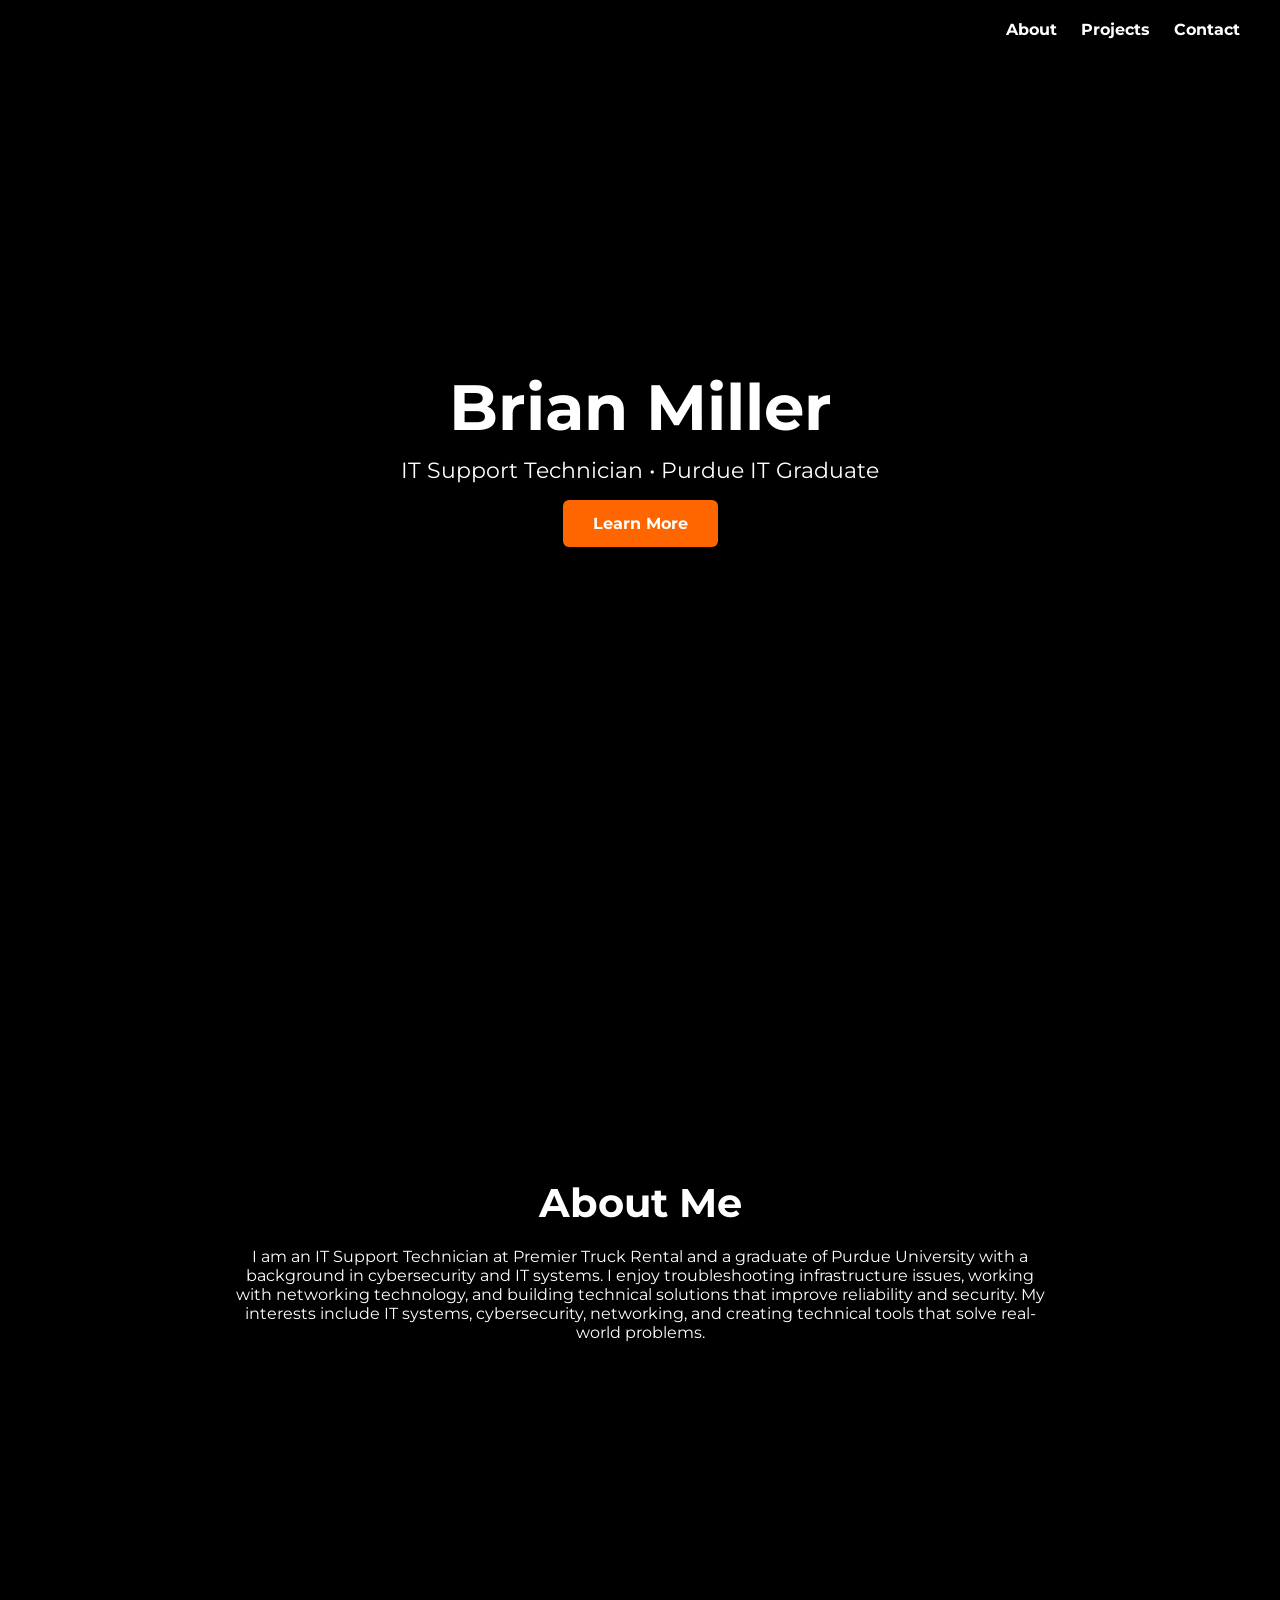
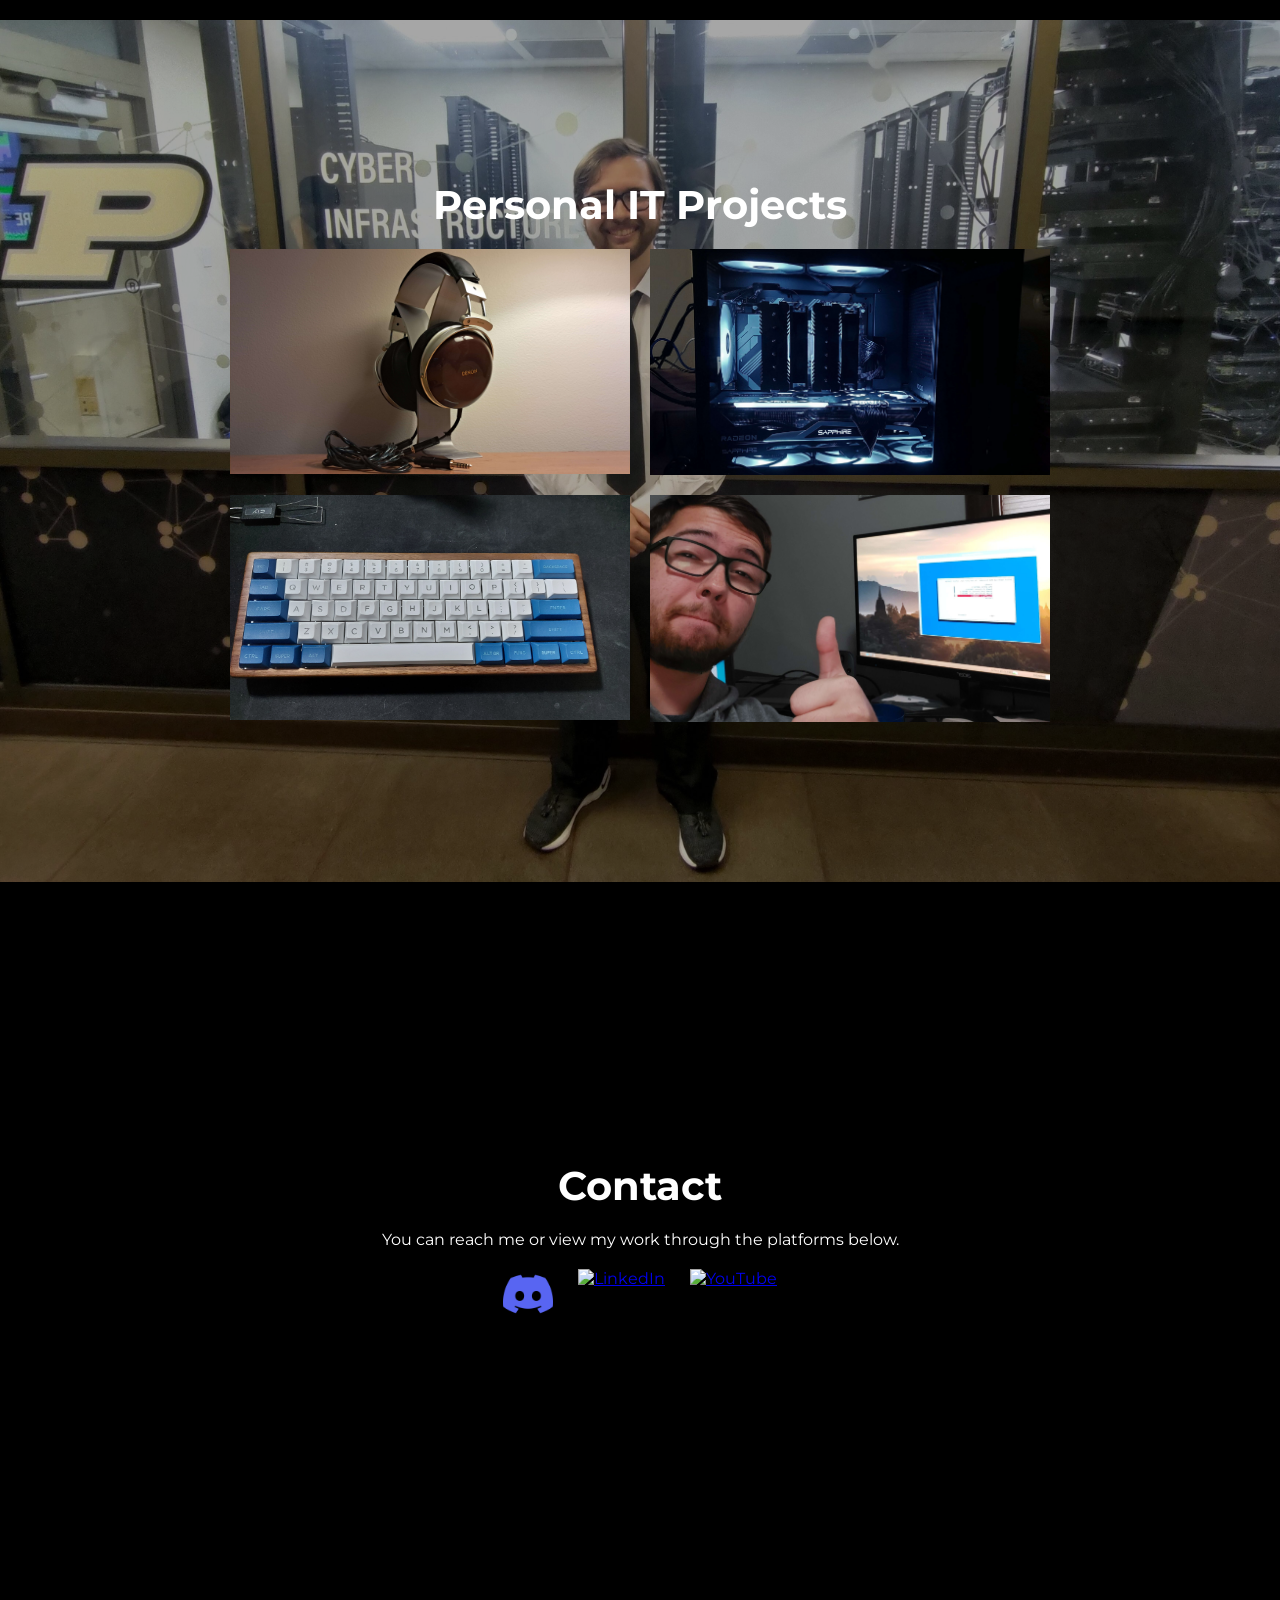
==== index.html @ 622112b4 "portfolio-site v1.4 Version 1.4 of my personal website. Includes personal IT projects, contacts, gen" ====
<!DOCTYPE html>
<html lang="en">

<head>

<meta charset="UTF-8">
<meta name="viewport" content="width=device-width, initial-scale=1.0">

<title>Brian Miller | IT Support Technician</title>

<link rel="stylesheet" href="assets/css/style.css">

<link href="https://fonts.googleapis.com/css2?family=Montserrat:wght@400;700&display=swap" rel="stylesheet">

</head>


<body>


<!-- NAVIGATION -->

<nav>

<a href="#about">About</a>
<a href="#portfolio">Projects</a>
<a href="#contact">Contact</a>

</nav>



<!-- HERO SECTION -->

<section class="hero-section">

<video autoplay muted loop playsinline id="hero-video">
<source src="assets/videos/hero-background.mp4" type="video/mp4">
</video>

<div class="hero-content">

<h1>Brian Miller</h1>

<p>IT Support Technician • Purdue IT Graduate</p>

<a href="#about" class="button">Learn More</a>

</div>

</section>



<!-- ABOUT -->

<section
id="about"
class="section reveal"
style="background-image:url('assets/images/about-background.jpg');"
>

<div class="section-content">

<h2>About Me</h2>

<p>

I am an IT Support Technician at Premier Truck Rental and a graduate of
Purdue University with a background in cybersecurity and IT systems.

I enjoy troubleshooting infrastructure issues, working with networking
technology, and building technical solutions that improve reliability
and security.

My interests include IT systems, cybersecurity, networking, and creating
technical tools that solve real-world problems.

</p>

</div>

</section>



<!-- PROJECTS -->

<section
id="portfolio"
class="section reveal"
style="background-image:url('assets/images/portfolio-background.jpg');"
>

<div class="section-content">

<h2>Personal IT Projects</h2>

<div class="portfolio-grid">

<!-- Project 1 -->
<a href="project1.html" class="portfolio-item">
<img src="assets/images/project1.jpg" alt="Project 1">
<div class="overlay">
<h3>Project 1</h3>
</div>
</a>

<!-- Project 2 -->
<a href="project2.html" class="portfolio-item">
<img src="assets/images/project2.jpg" alt="Project 2">
<div class="overlay">
<h3>Project 2</h3>
</div>
</a>

<!-- Project 3 -->
<a href="project3.html" class="portfolio-item">
<img src="assets/images/project3.jpg" alt="Project 3">
<div class="overlay">
<h3>Project 3</h3>
</div>
</a>

<!-- Project 4 -->
<a href="project4.html" class="portfolio-item">
<img src="assets/images/project4.jpg" alt="Pi-Hole Project">
<div class="overlay">
<h3>Project 4</h3>
</div>
</a>

</div> <!-- portfolio-grid -->

</div> <!-- section-content -->

</section>


<!-- CONTACT -->

<section id="contact" class="section reveal">

<div class="section-content">

<h2>Contact</h2>

<p>You can reach me or view my work through the platforms below.</p>

<div class="social-links">


<a href="https://discordapp.com/users/363366697983541249" target="_blank">
<img src="assets/icons/discord.png" alt="Discord">
</a>


<a href="https://www.linkedin.com/in/brian-miller-3934622a8" target="_blank">
<img src="assets/icons/linkedin.png" alt="LinkedIn">
</a>


<a href="https://www.youtube.com/@galaxyglitch9931/videos" target="_blank">
<img src="assets/icons/youtube.png" alt="YouTube">
</a>


</div>

</div>

</section>



<!-- SCROLL REVEAL SCRIPT -->

<script>

function revealSections() {

const reveals = document.querySelectorAll(".reveal");

reveals.forEach((section) => {

const windowHeight = window.innerHeight;
const elementTop = section.getBoundingClientRect().top;

const revealPoint = 120;

if (elementTop < windowHeight - revealPoint) {
section.classList.add("active");
}

});

}

window.addEventListener("scroll", revealSections);

</script>



<!-- FORCE SMOOTH SCROLL -->

<script>

document.querySelectorAll('a[href^="#"]').forEach(anchor => {

anchor.addEventListener('click', function (e) {

e.preventDefault();

document.querySelector(this.getAttribute('href')).scrollIntoView({
behavior: 'smooth'
});

});

});

</script>


</body>
</html>
---- assets/css/style.css ----
/* GLOBAL */

*{
box-sizing:border-box;
margin:0;
padding:0;
}

html {
  scroll-behavior: smooth;
}

body{
  font-family:'Montserrat',sans-serif;
  background:black;
  color:white;
}

/* NAV */

nav{
position:fixed;
top:20px;
right:40px;
z-index:1000;
}

nav a{
color:white;
margin-left:20px;
text-decoration:none;
font-weight:700;
transition:0.25s;
}

nav a:hover{
color:#ff6600;
}

/* HERO */

.hero-section{
position:relative;
height:100vh;
display:flex;
align-items:center;
justify-content:center;
text-align:center;
overflow:hidden;
}

.hero-section::before{
content:'';
position:absolute;
top:0;
left:0;
width:100%;
height:100%;
background:rgba(0,0,0,0.5);
z-index:1;
}

#hero-video{
position:absolute;
width:100%;
height:100%;
object-fit:cover;
z-index:0;
}

.hero-content{
position:relative;
z-index:2;
max-width:800px;
animation:fadeUp 1.2s ease;
}

.hero-content h1{
font-size:4rem;
margin-bottom:10px;
}

.hero-content p{
font-size:1.4rem;
margin-bottom:30px;
}

.button{
background:#ff6600;
color:white;
padding:14px 30px;
border-radius:6px;
text-decoration:none;
font-weight:700;
transition:0.25s;
}

.button:hover{
background:#e65c00;
}

/* SECTIONS */

.section{
min-height:80vh;
display:flex;
align-items:center;
justify-content:center;
text-align:center;
padding:120px 20px;
background-size:cover;
background-position:center;
position:relative;
}

.section::before{
content:'';
position:absolute;
width:100%;
height:100%;
background:rgba(0,0,0,0.35);
}

.section-content{
position:relative;
max-width:900px;
padding:40px;
animation:fadeUp 1s ease;
}

.section-content h2{
font-size:2.5rem;
margin-bottom:20px;
}

/* PORTFOLIO GRID RESPONSIVE LAYOUT */

.portfolio-grid {
  display: grid;
  gap: 20px;

  /* 2 columns on desktop */
  grid-template-columns: repeat(2, 1fr);
}

@media (max-width: 768px) {
  /* 1 column on mobile/tablet */
  .portfolio-grid {
    grid-template-columns: 1fr;
  }
}

.portfolio-item {
  position: relative;
  overflow: hidden;
  cursor: pointer;
}

.portfolio-item img {
  width: 100%;
  height: auto;
  display: block;
}

/* overlay text centered and slightly upward */
.overlay {
  position: absolute;
  top: 0;
  left: 0;
  width: 100%;
  height: 100%;
  background: rgba(0,0,0,0.6);
  display: flex;
  align-items: center;       /* vertical center */
  justify-content: center;   /* horizontal center */
  text-align: center;
  opacity: 0;
  transition: 0.3s;
}

.portfolio-item:hover .overlay {
  opacity: 1;
}

.overlay h3 {
  font-size: 1.4rem;
  color: white;
  margin: 0;
  transform: translateY(-10%); /* slightly above center */
}

/* HOVER OVERLAY */

.overlay{
position:absolute;
top:0;
left:0;
width:100%;
height:100%;
background:rgba(0,0,0,0.6);
display:flex;
align-items:flex-start;
justify-content:center;
padding-top:28%;
opacity:0;
transition:0.3s;
}

.portfolio-item:hover .overlay{
opacity:1;
}

.overlay h3{
font-size:1.4rem;
}

/* CONTACT */

#contact{
background:black;
}

.social-links{
display:flex;
justify-content:center;
gap:25px;
margin-top:20px;
}

.social-links img{
width:50px;
transition:0.25s;
}

.social-links img:hover{
transform:scale(1.1);
}

/* PROJECT PAGE */

.project-navbar{
padding:30px 40px;
}

.back-button{
border:2px solid white;
padding:10px 20px;
text-decoration:none;
color:white;
border-radius:6px;
transition:0.25s;
}

.back-button:hover{
background:white;
color:black;
}

.project-image{
width:100%;
max-height:60vh;
object-fit:cover;
}

.project-container{
max-width:900px;
margin:auto;
padding:60px 30px;
animation:fadeUp 1s ease;
}

.project-title{
font-size:2.5rem;
margin-bottom:20px;
}

.project-description{
line-height:1.7;
font-size:1.15rem;
}

/* ANIMATION */

@keyframes fadeUp{
from{
opacity:0;
transform:translateY(30px);
}
to{
opacity:1;
transform:translateY(0);
}
}

/* MOBILE */

@media(max-width:768px){

.hero-content h1{
font-size:2.7rem;
}

.hero-content p{
font-size:1.1rem;
}

nav{
top:10px;
right:20px;
}

}

/* PROJECT OVERLAY FLEX CENTERING */

.overlay {
  position: absolute;
  top: 0;
  left: 0;
  width: 100%;
  height: 100%;
  background: rgba(0,0,0,0.6);

  display: flex;
  align-items: center;
  justify-content: center;
  text-align: center;

  opacity: 0;
  transition: 0.3s;
}

.portfolio-item:hover .overlay {
  opacity: 1;
}

.overlay h3 {
  font-size: 1.4rem;
  color: white;
  margin: 0;

  /* move slightly upward */
  transform: translateY(-125%);
}

/* SECTION SCROLL REVEAL */

.reveal{
opacity:0;
transform:translateY(60px);
transition:all 0.9s ease;
}

.reveal.active{
opacity:1;
transform:translateY(0);
}
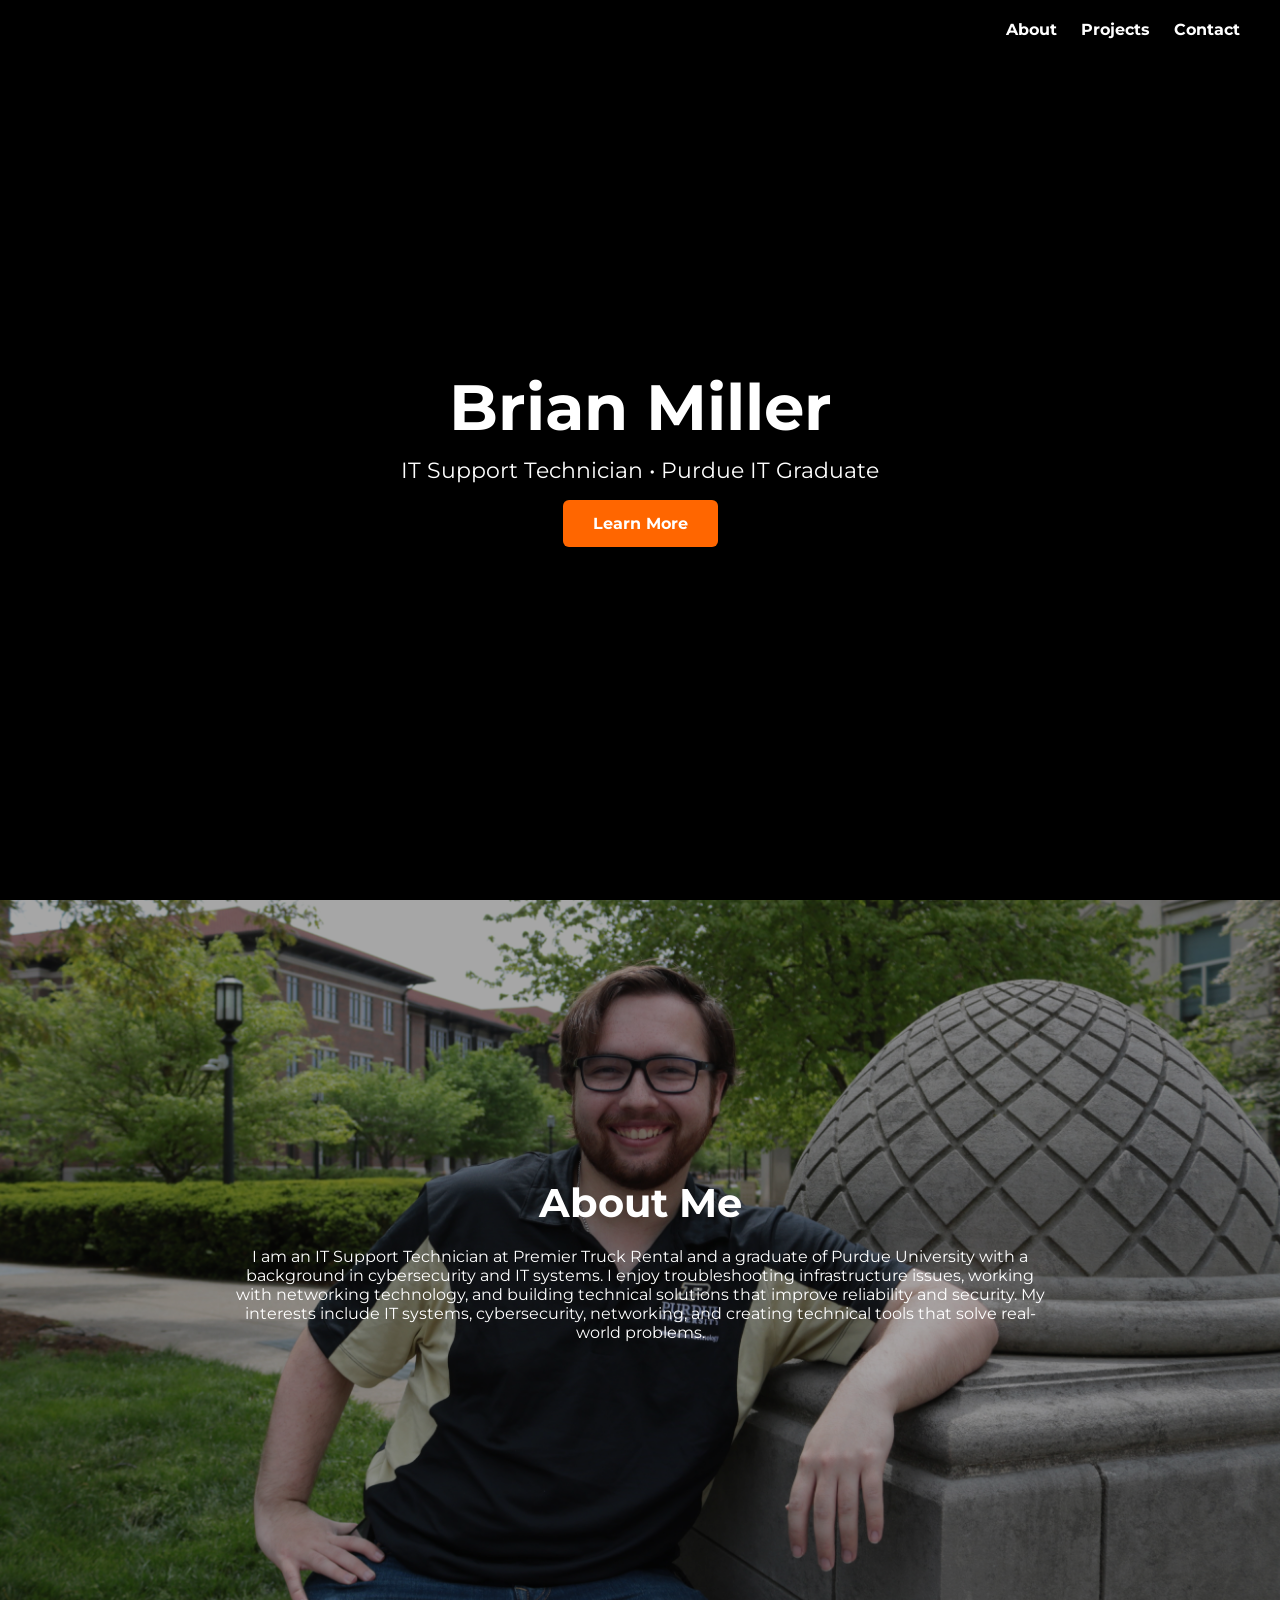
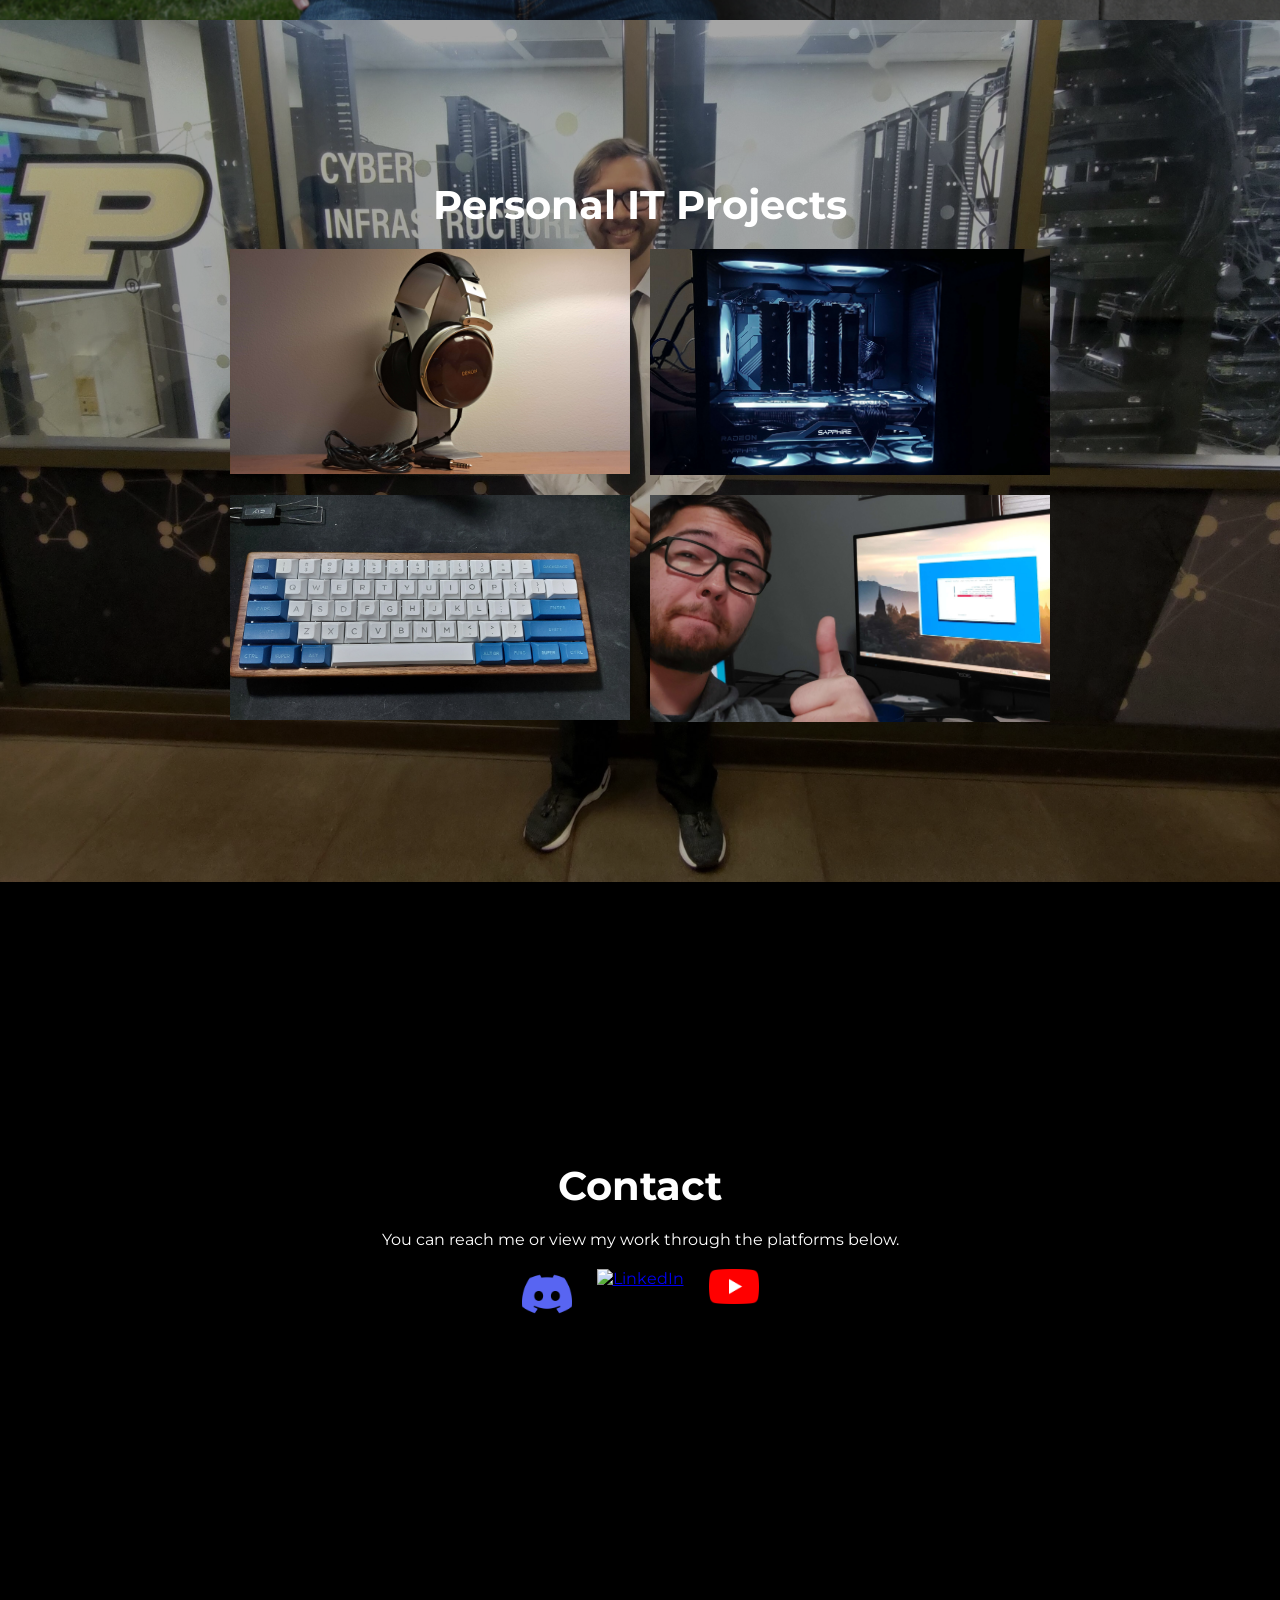
==== commit bbb90abd: "Update index.html fixed icons and images not displaying properly (syntax issue)" ====
--- a/index.html
+++ b/index.html
@@ -57,7 +57,7 @@
 <section
 id="about"
 class="section reveal"
-style="background-image:url('assets/images/about-background.jpg');"
+style="background-image:url('assets/images/about-background.JPG');"
 >
 
 <div class="section-content">
@@ -156,12 +156,12 @@
 
 
 <a href="https://www.linkedin.com/in/brian-miller-3934622a8" target="_blank">
-<img src="assets/icons/linkedin.png" alt="LinkedIn">
+<img src="assets/icons/Linkedin.png" alt="LinkedIn">
 </a>
 
 
 <a href="https://www.youtube.com/@galaxyglitch9931/videos" target="_blank">
-<img src="assets/icons/youtube.png" alt="YouTube">
+<img src="assets/icons/YouTube.png" alt="YouTube">
 </a>
 
 
@@ -224,4 +224,5 @@
 
 
 </body>
-</html>+</html>
+<!-- END OF FILE -->
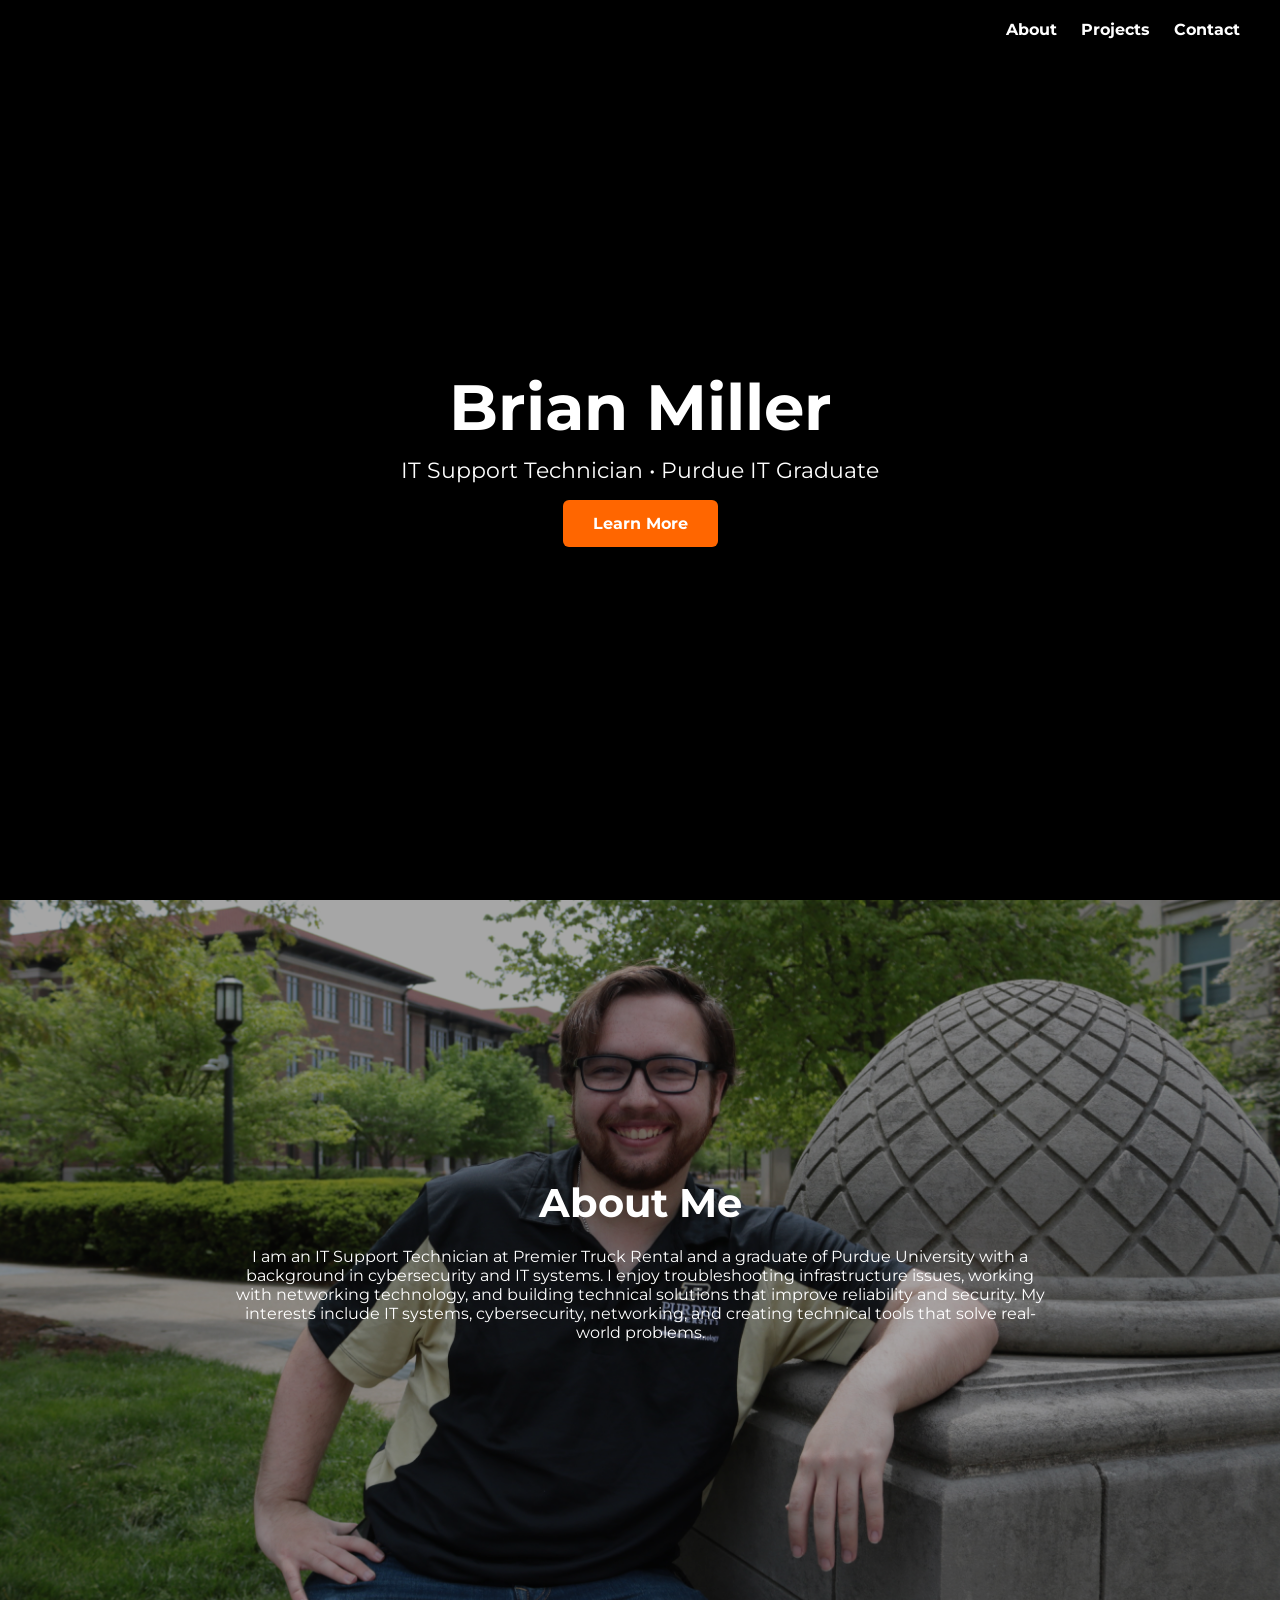
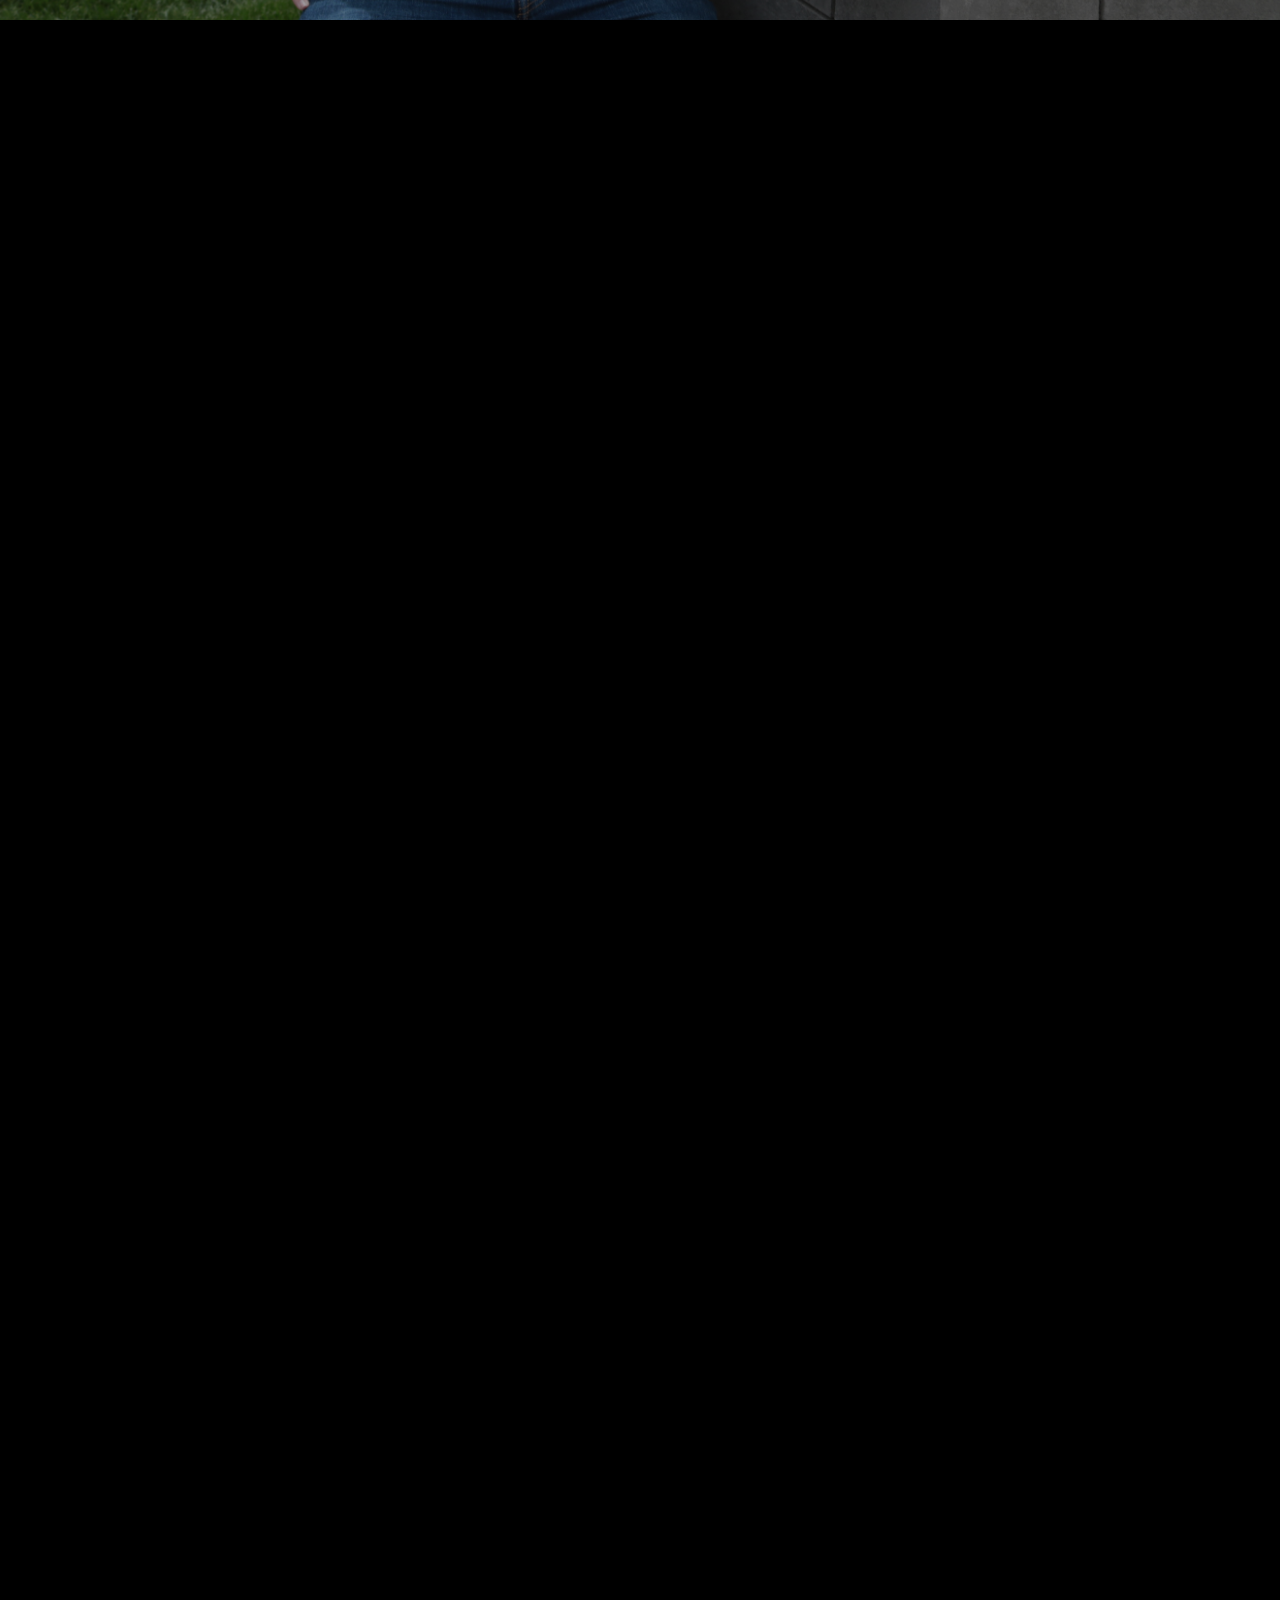
==== commit 9b70ee78: "Update index.html fixed icon syntax error" ====
--- a/index.html
+++ b/index.html
@@ -156,7 +156,7 @@
 
 
 <a href="https://www.linkedin.com/in/brian-miller-3934622a8" target="_blank">
-<img src="assets/icons/Linkedin.png" alt="LinkedIn">
+<img src="assets/icons/LinkedIn.png" alt="LinkedIn">
 </a>
 
 
